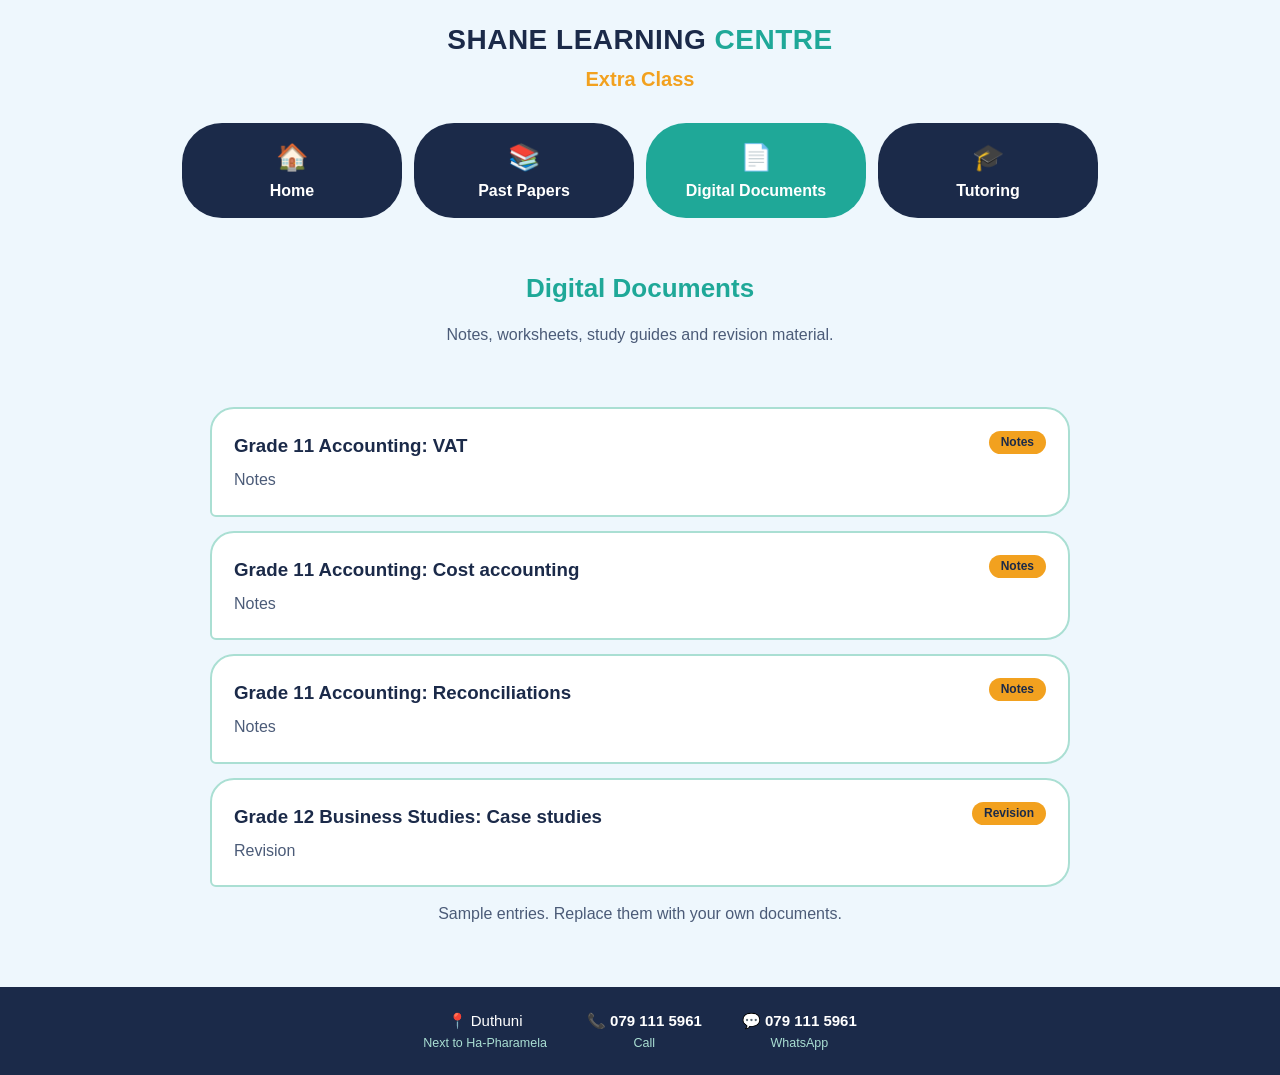
==== digital-documents.html @ fd98b5dd "Add files via upload" ====
<!DOCTYPE html>
<html lang="en">
<head>
<meta charset="UTF-8">
<meta name="viewport" content="width=device-width, initial-scale=1.0">
<title>Digital Documents | Shane Learning Centre</title>
<link rel="stylesheet" href="style.css">
</head>
<body>

<header class="top-header">
  <h1>SHANE LEARNING <span>CENTRE</span></h1>
  <p>Extra Class</p>
</header>



<nav class="main-menu"><a href="index.html" class="menu-item"><span class="menu-icon">🏠</span><span>Home</span></a><a href="past-papers.html" class="menu-item"><span class="menu-icon">📚</span><span>Past Papers</span></a><a href="digital-documents.html" class="menu-item active"><span class="menu-icon">📄</span><span>Digital Documents</span></a><a href="tutoring.html" class="menu-item"><span class="menu-icon">🎓</span><span>Tutoring</span></a></nav>

<section>
  <h2>Digital Documents</h2>
  <p>Notes, worksheets, study guides and revision material.</p>
</section>
<section class="services">
  <div class="service-card"><span class="tag">Notes</span><h3>Grade 11 Accounting: VAT</h3><p>Notes</p></div><div class="service-card"><span class="tag">Notes</span><h3>Grade 11 Accounting: Cost accounting</h3><p>Notes</p></div><div class="service-card"><span class="tag">Notes</span><h3>Grade 11 Accounting: Reconciliations</h3><p>Notes</p></div><div class="service-card"><span class="tag">Revision</span><h3>Grade 12 Business Studies: Case studies</h3><p>Revision</p></div>
  <p style="text-align:center">Sample entries. Replace them with your own documents.</p>
</section>

<footer>
  <div>📍 Duthuni<small>Next to Ha-Pharamela</small></div>
  <div>📞 <a href="tel:+27791115961">079 111 5961</a><small>Call</small></div>
  <div>💬 <a href="https://wa.me/27791115961">079 111 5961</a><small>WhatsApp</small></div>
</footer>

</body>
</html>
---- style.css ----
/* Shane Learning Centre - colours taken from the flyer */
:root{
  --navy:#1b2a49;
  --teal:#1fa898;
  --amber:#f2a11f;
  --mint:#aadfd3;
  --ice:#eef7fd;
  --text:#1b2a49;
  --muted:#4b5b78;
}
*{margin:0;padding:0;box-sizing:border-box}
body{font-family:'Trebuchet MS',Verdana,Arial,sans-serif;background:var(--ice);color:var(--text);line-height:1.6}
a{color:inherit}

/* HEADER */
.top-header{background:var(--ice);text-align:center;padding:18px 15px 8px}
.top-header h1{font-size:28px;font-weight:800;color:var(--navy);letter-spacing:.5px}
.top-header h1 span{color:var(--teal)}
.top-header p{color:var(--amber);font-weight:800;font-size:20px}

/* HERO */
.hero{width:100%;max-width:900px;margin:8px auto 0;padding:0 15px}
.hero img{width:100%;height:230px;object-fit:cover;display:block;border-radius:40% 40% 30px 30px/30% 30% 30px 30px;border:6px solid var(--mint)}

/* MENU */
.main-menu{display:flex;justify-content:center;gap:12px;padding:20px 15px;flex-wrap:wrap}
.menu-item{flex:1;min-width:100px;max-width:220px;text-decoration:none;background:var(--navy);color:#fff;border-radius:40px;padding:14px 10px;text-align:center;font-weight:bold;transition:.25s}
.menu-item:hover,.menu-item.active{background:var(--teal)}
.menu-icon{display:block;font-size:26px}

/* SECTIONS */
section{max-width:900px;margin:auto;padding:30px 20px;text-align:center}
section h2{color:var(--teal);font-size:26px;margin-bottom:12px}
section p{color:var(--muted)}
.about{background:#fff;border-radius:30px;margin:10px auto}

/* PRICES */
.prices{display:flex;justify-content:center;gap:14px;flex-wrap:wrap;margin-top:18px}
.price{background:var(--navy);color:#fff;border-radius:18px;padding:14px 26px;font-weight:bold;font-size:18px}
.price span{display:block;font-size:13px;color:var(--mint)}
.price strong{color:var(--amber);font-size:26px}

/* CARDS */
.service-card{background:#fff;padding:22px;margin-bottom:14px;border-radius:24px 24px 24px 6px;border:2px solid var(--mint);text-align:left}
.service-card h3{color:var(--navy);margin-bottom:6px}
.service-card p{color:var(--muted)}
.service-card .tag{float:right;background:var(--amber);color:var(--navy);font-size:12px;font-weight:bold;border-radius:20px;padding:2px 12px}

/* PHOTOS */
.round{display:block;width:240px;max-width:70%;aspect-ratio:1;object-fit:cover;border-radius:50%;border:7px solid var(--mint);margin:20px auto 0}

/* BUTTONS */
.btn{display:inline-block;margin-top:16px;background:var(--amber);color:var(--navy);font-weight:bold;text-decoration:none;padding:12px 26px;border-radius:40px}
.btn.green{background:#1c9a52;color:#fff}

/* FOOTER */
footer{background:var(--navy);color:#fff;margin-top:30px;padding:22px 15px;display:flex;justify-content:center;gap:10px 40px;flex-wrap:wrap;text-align:center;font-size:15px}
footer a{text-decoration:none;font-weight:bold}
footer small{display:block;color:var(--mint)}

@media (max-width:600px){
  .top-header h1{font-size:23px}
  .hero img{height:160px}
  .menu-item{font-size:13px;padding:10px 4px}
  .menu-icon{font-size:22px}
  section h2{font-size:22px}
}
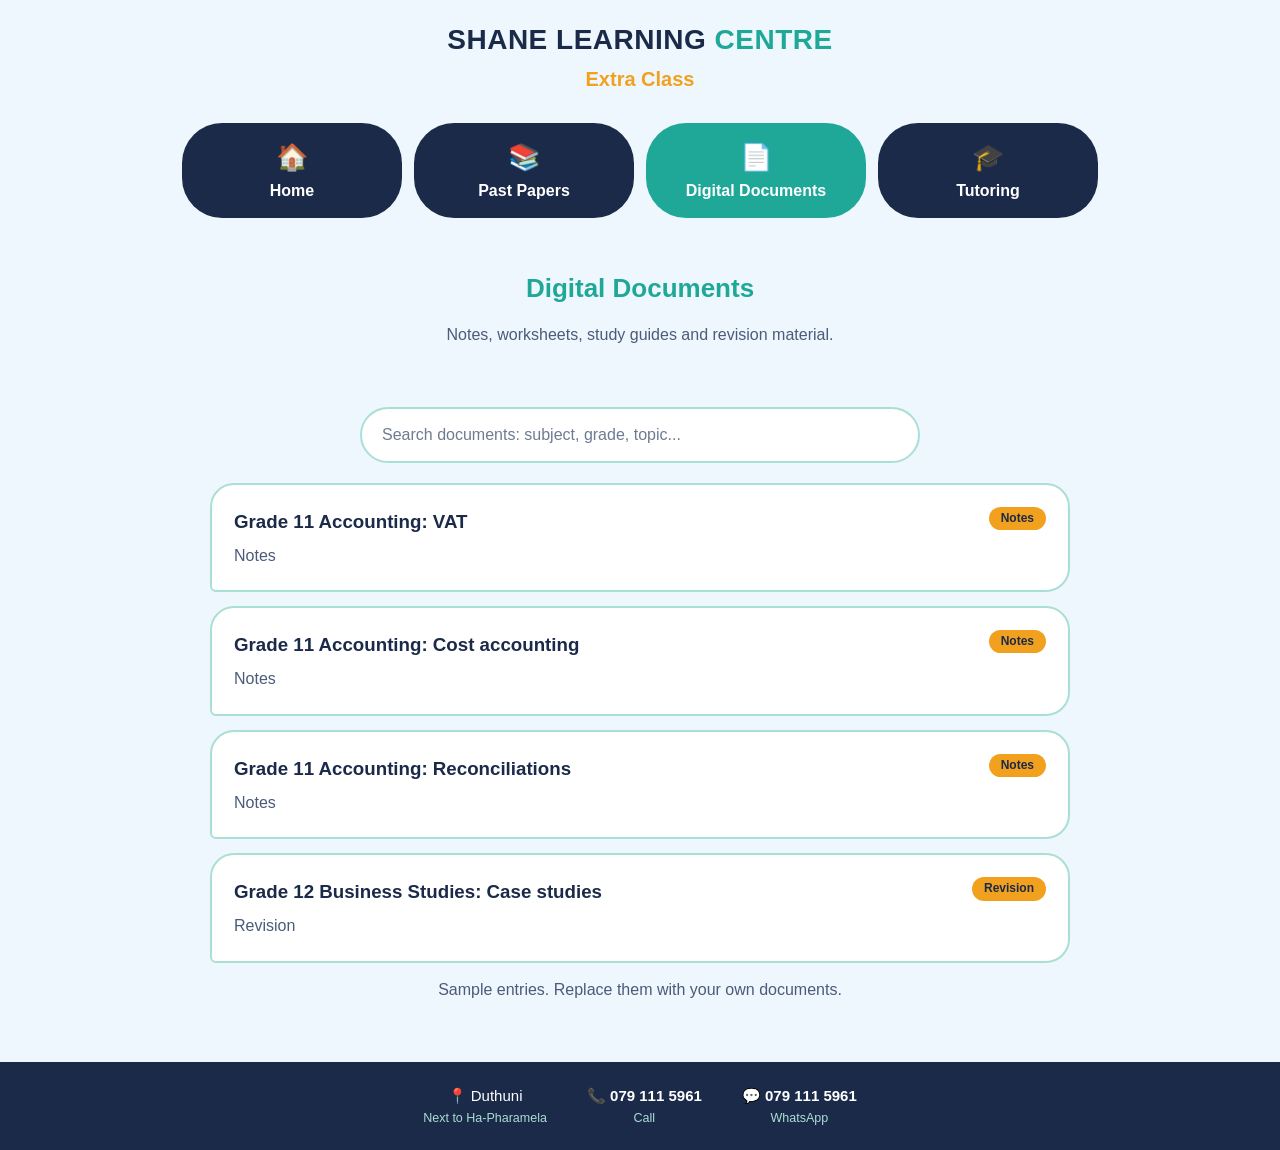
==== commit 48130cf4: "Add files via upload" ====
--- a/digital-documents.html
+++ b/digital-documents.html
@@ -22,7 +22,12 @@
   <p>Notes, worksheets, study guides and revision material.</p>
 </section>
 <section class="services">
+  <div class="search-wrap">
+    <input type="search" id="search" placeholder="Search documents: subject, grade, topic..." aria-label="Search documents" autocomplete="off">
+    <p class="search-count" id="search-count" aria-live="polite"></p>
+  </div>
   <div class="service-card"><span class="tag">Notes</span><h3>Grade 11 Accounting: VAT</h3><p>Notes</p></div><div class="service-card"><span class="tag">Notes</span><h3>Grade 11 Accounting: Cost accounting</h3><p>Notes</p></div><div class="service-card"><span class="tag">Notes</span><h3>Grade 11 Accounting: Reconciliations</h3><p>Notes</p></div><div class="service-card"><span class="tag">Revision</span><h3>Grade 12 Business Studies: Case studies</h3><p>Revision</p></div>
+  <p class="no-results" id="no-results" hidden>Nothing found. Try a different word, like a subject or grade.</p>
   <p style="text-align:center">Sample entries. Replace them with your own documents.</p>
 </section>
 
@@ -32,5 +37,6 @@
   <div>💬 <a href="https://wa.me/27791115961">079 111 5961</a><small>WhatsApp</small></div>
 </footer>
 
+<script src="search.js"></script>
 </body>
 </html>
--- a/style.css
+++ b/style.css
@@ -19,9 +19,20 @@
 .top-header p{color:var(--amber);font-weight:800;font-size:20px}
 
 /* HERO */
-.hero{width:100%;max-width:900px;margin:8px auto 0;padding:0 15px}
-.hero img{width:100%;height:230px;object-fit:cover;display:block;border-radius:40% 40% 30px 30px/30% 30% 30px 30px;border:6px solid var(--mint)}
+.hero {
+    width: 100%;
+    max-width: 900px;
+    margin: 8px auto 0;
+    padding: 0 15px;
+}
 
+.hero img {
+    width: 100%;
+    height: auto;          /* show the whole banner, no cropping */
+    display: block;
+    border-radius: 0;      /* rectangular */
+    border: 6px solid var(--mint);
+}
 /* MENU */
 .main-menu{display:flex;justify-content:center;gap:12px;padding:20px 15px;flex-wrap:wrap}
 .menu-item{flex:1;min-width:100px;max-width:220px;text-decoration:none;background:var(--navy);color:#fff;border-radius:40px;padding:14px 10px;text-align:center;font-weight:bold;transition:.25s}
@@ -39,6 +50,18 @@
 .price{background:var(--navy);color:#fff;border-radius:18px;padding:14px 26px;font-weight:bold;font-size:18px}
 .price span{display:block;font-size:13px;color:var(--mint)}
 .price strong{color:var(--amber);font-size:26px}
+
+/* PACKAGES */
+.package-grid{display:grid;grid-template-columns:repeat(2,1fr);gap:14px;margin-top:18px;text-align:left}
+.package-card{background:#fff;border:2px solid var(--mint);border-radius:24px 24px 24px 6px;padding:20px}
+.package-card h3{color:var(--navy);font-size:18px}
+.package-card small{display:block;color:var(--muted);margin-bottom:10px}
+.package-row{display:flex;justify-content:space-between;align-items:baseline;gap:10px;padding:8px 0;border-top:1px solid var(--mint)}
+.package-row span{color:var(--muted);font-weight:bold}
+.package-row strong{color:var(--navy);font-size:20px}
+.package-row em{font-style:normal;font-size:12px;font-weight:normal;color:var(--muted);margin-left:2px}
+.price.single{display:inline-block;margin-top:18px}
+.price.single span{display:inline;font-size:15px}
 
 /* CARDS */
 .service-card{background:#fff;padding:22px;margin-bottom:14px;border-radius:24px 24px 24px 6px;border:2px solid var(--mint);text-align:left}
@@ -60,8 +83,21 @@
 
 @media (max-width:600px){
   .top-header h1{font-size:23px}
-  .hero img{height:160px}
-  .menu-item{font-size:13px;padding:10px 4px}
-  .menu-icon{font-size:22px}
+  .main-menu{display:grid;grid-template-columns:1fr 1fr;gap:10px;padding:16px 15px}
+  .menu-item{min-width:0;max-width:none;font-size:14px;line-height:1.25;padding:12px 8px;border-radius:28px;display:flex;flex-direction:column;align-items:center;justify-content:center;overflow-wrap:break-word}
+  .menu-icon{font-size:24px}
   section h2{font-size:22px}
+  .package-grid{grid-template-columns:1fr}
 }
+
+/* BOOKING BUTTONS */
+.btn-row{display:flex;justify-content:center;gap:10px 14px;flex-wrap:wrap;margin-top:6px}
+.btn-row .btn{margin-top:10px}
+
+/* SEARCH */
+.search-wrap{max-width:560px;margin:0 auto 20px}
+.search-wrap input{width:100%;font:inherit;font-size:16px;color:var(--navy);background:#fff;border:2px solid var(--mint);border-radius:40px;padding:13px 20px;outline:none;-webkit-appearance:none;appearance:none}
+.search-wrap input:focus{border-color:var(--teal)}
+.search-wrap input::placeholder{color:var(--muted);opacity:.8}
+.search-count{margin-top:8px;font-size:14px;color:var(--muted)}
+.no-results{background:#fff;border:2px dashed var(--mint);border-radius:24px;padding:22px;color:var(--muted);text-align:center}
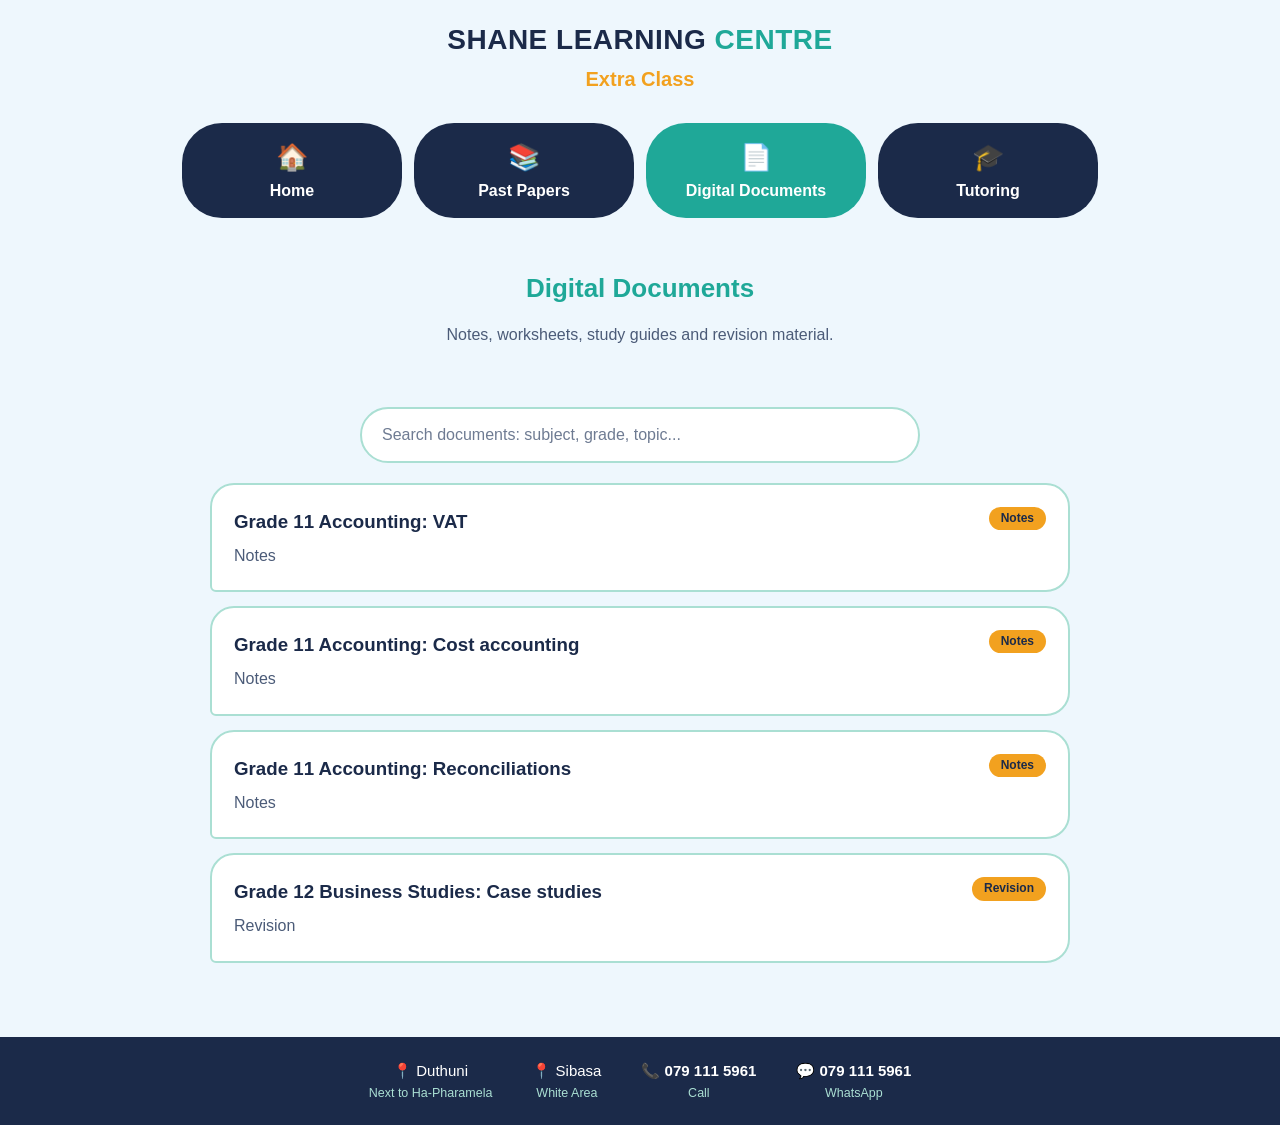
==== commit edb2afe2: "Update footer with new location and remove sample text Removed sample entry text and added a new loc" ====
--- a/digital-documents.html
+++ b/digital-documents.html
@@ -28,11 +28,11 @@
   </div>
   <div class="service-card"><span class="tag">Notes</span><h3>Grade 11 Accounting: VAT</h3><p>Notes</p></div><div class="service-card"><span class="tag">Notes</span><h3>Grade 11 Accounting: Cost accounting</h3><p>Notes</p></div><div class="service-card"><span class="tag">Notes</span><h3>Grade 11 Accounting: Reconciliations</h3><p>Notes</p></div><div class="service-card"><span class="tag">Revision</span><h3>Grade 12 Business Studies: Case studies</h3><p>Revision</p></div>
   <p class="no-results" id="no-results" hidden>Nothing found. Try a different word, like a subject or grade.</p>
-  <p style="text-align:center">Sample entries. Replace them with your own documents.</p>
 </section>
 
 <footer>
   <div>📍 Duthuni<small>Next to Ha-Pharamela</small></div>
+  <div>📍 Sibasa<small>White Area</small></div>
   <div>📞 <a href="tel:+27791115961">079 111 5961</a><small>Call</small></div>
   <div>💬 <a href="https://wa.me/27791115961">079 111 5961</a><small>WhatsApp</small></div>
 </footer>
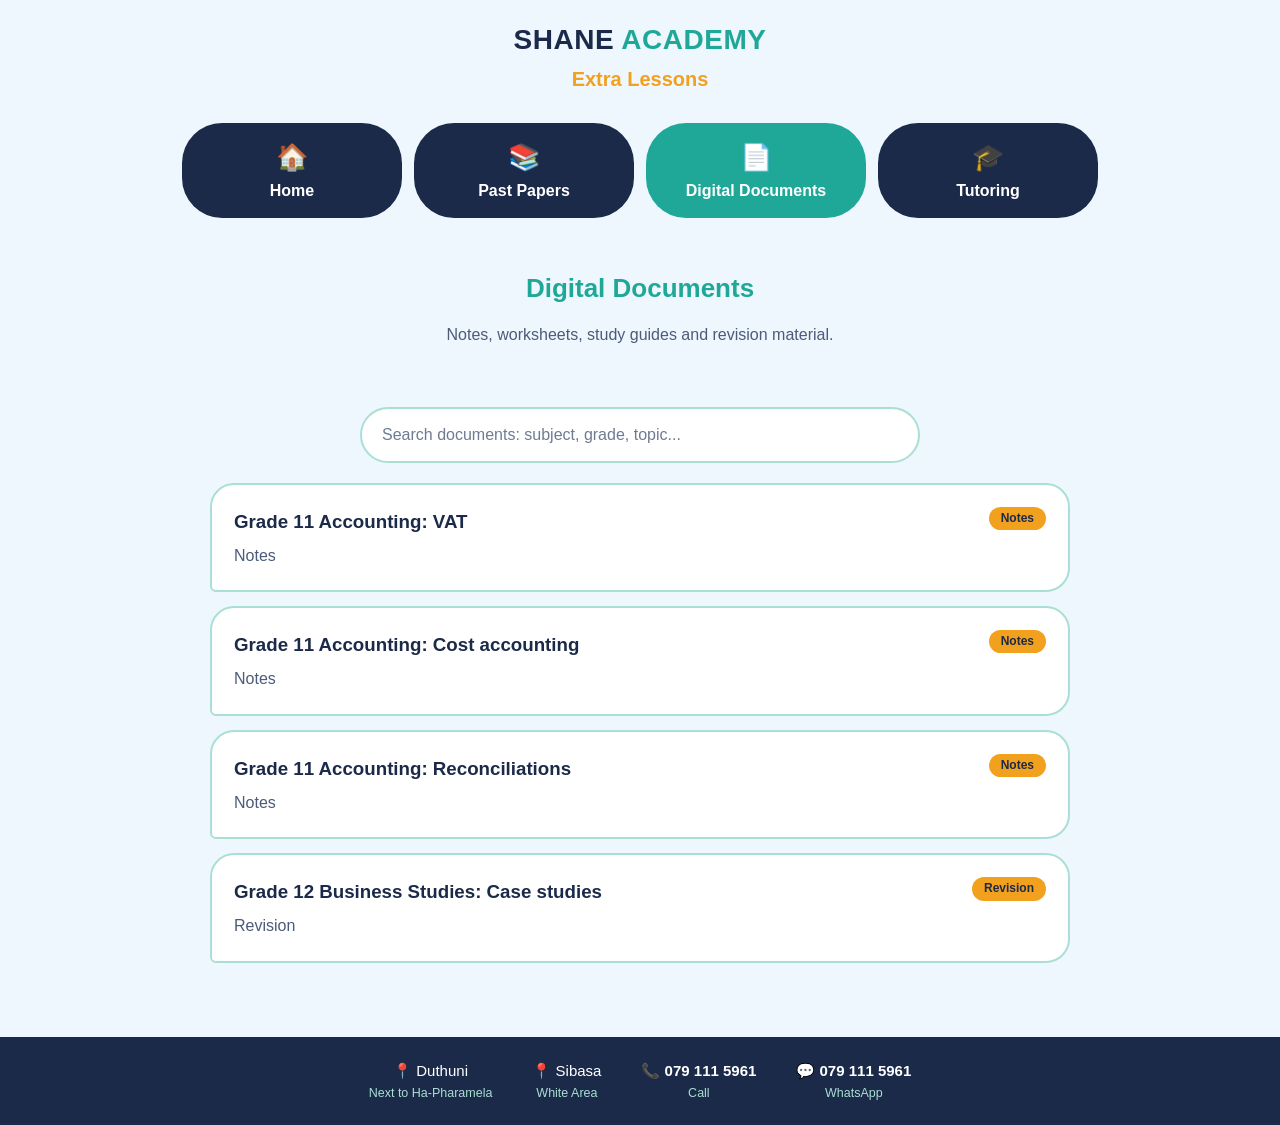
==== commit 9c87388c: "Update digital-documents.html" ====
--- a/digital-documents.html
+++ b/digital-documents.html
@@ -3,14 +3,14 @@
 <head>
 <meta charset="UTF-8">
 <meta name="viewport" content="width=device-width, initial-scale=1.0">
-<title>Digital Documents | Shane Learning Centre</title>
+<title>Digital Documents | Shane Academy</title>
 <link rel="stylesheet" href="style.css">
 </head>
 <body>
 
 <header class="top-header">
-  <h1>SHANE LEARNING <span>CENTRE</span></h1>
-  <p>Extra Class</p>
+  <h1>SHANE <span>ACADEMY</span></h1>
+  <p>Extra Lessons</p>
 </header>
 
 
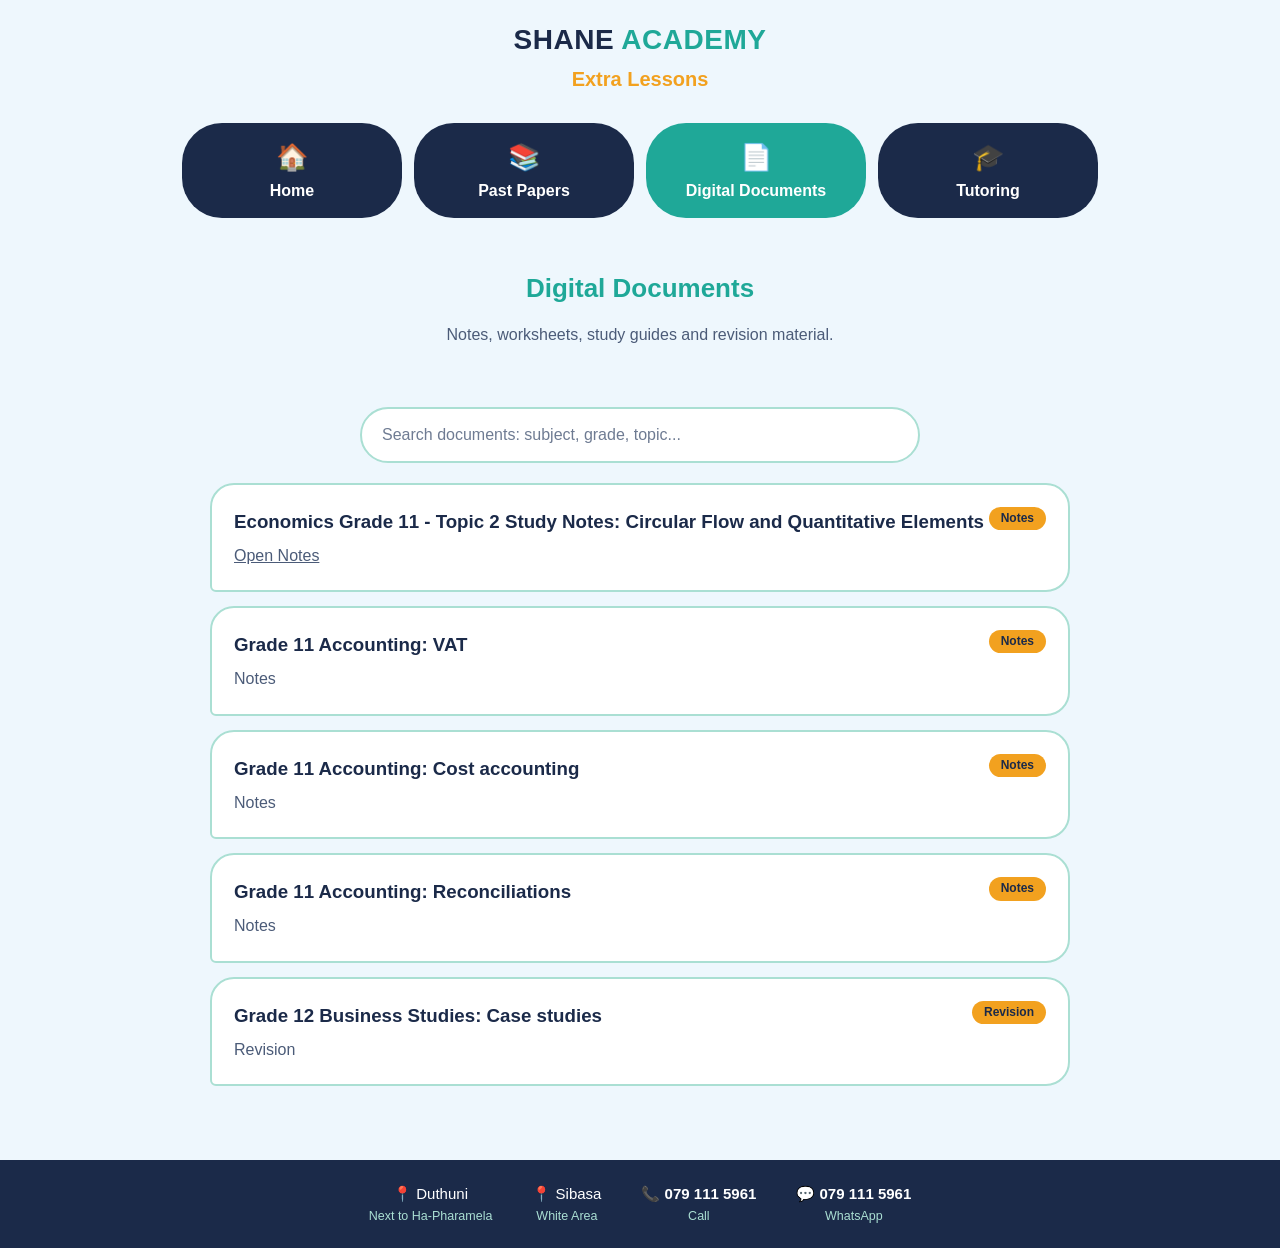
==== commit abc9b3d4: "Add Economics Grade 11 study notes section" ====
--- a/digital-documents.html
+++ b/digital-documents.html
@@ -26,6 +26,11 @@
     <input type="search" id="search" placeholder="Search documents: subject, grade, topic..." aria-label="Search documents" autocomplete="off">
     <p class="search-count" id="search-count" aria-live="polite"></p>
   </div>
+  <div class="service-card">
+  <span class="tag">Notes</span>
+  <h3>Economics Grade 11 - Topic 2 Study Notes: Circular Flow and Quantitative Elements</h3>
+  <p><a href="https://drive.google.com/file/d/11EvjiuKEBr0l_nbJb48Nx2zD3KYY1y2s/view?usp=drivesdk" target="_blank">Open Notes</a></p>
+  </div>
   <div class="service-card"><span class="tag">Notes</span><h3>Grade 11 Accounting: VAT</h3><p>Notes</p></div><div class="service-card"><span class="tag">Notes</span><h3>Grade 11 Accounting: Cost accounting</h3><p>Notes</p></div><div class="service-card"><span class="tag">Notes</span><h3>Grade 11 Accounting: Reconciliations</h3><p>Notes</p></div><div class="service-card"><span class="tag">Revision</span><h3>Grade 12 Business Studies: Case studies</h3><p>Revision</p></div>
   <p class="no-results" id="no-results" hidden>Nothing found. Try a different word, like a subject or grade.</p>
 </section>
